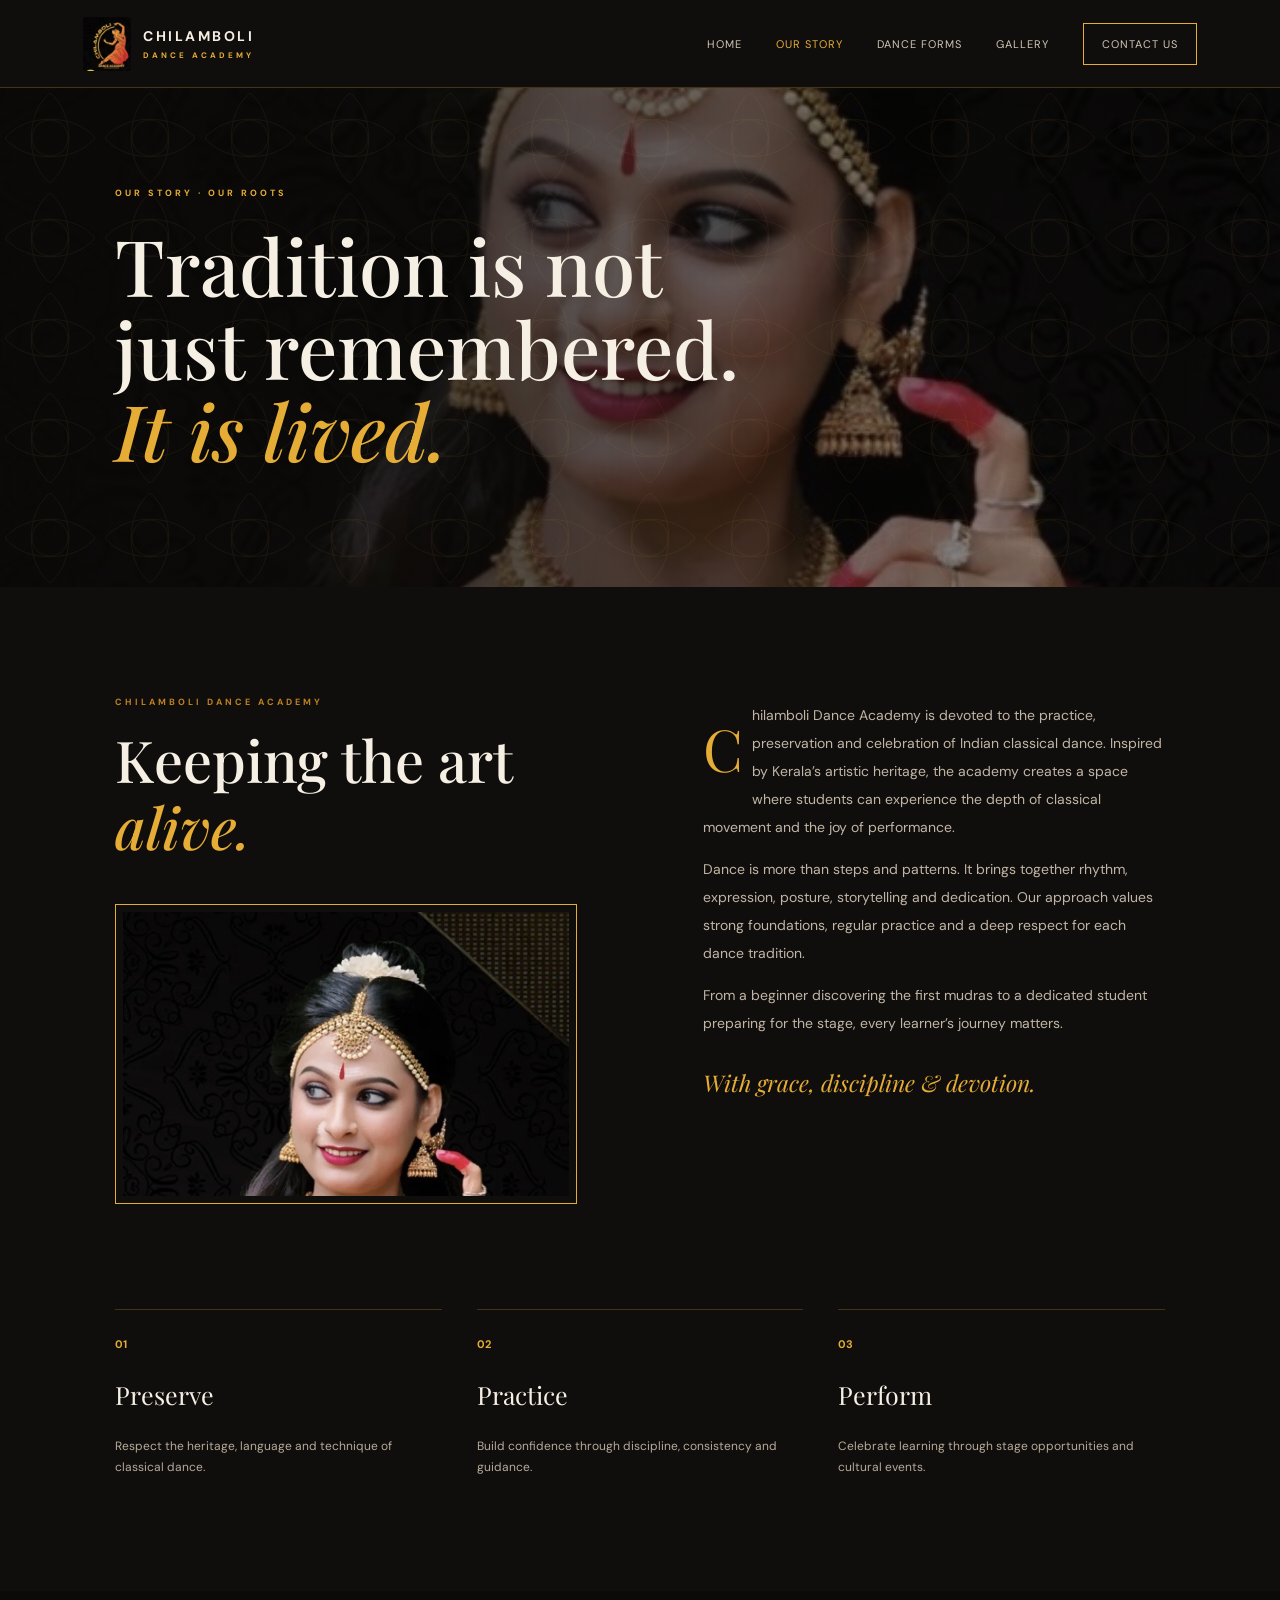
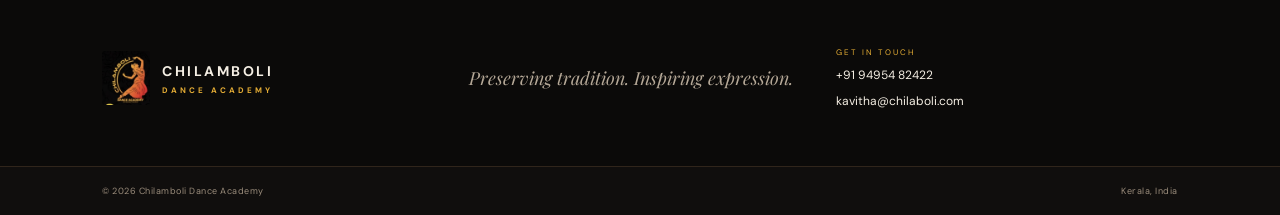
==== about.html @ 7d24edbb "Add Chilamboli dance academy website" ====
<!DOCTYPE html><html lang="en"><head><meta charset="UTF-8"><meta name="viewport" content="width=device-width, initial-scale=1.0"><title>Our Story | Chilamboli</title><link rel="stylesheet" href="style.css"></head><body>
<header class="header"><a class="identity" href="index.html"><img src="assets/chilamboli-logo.jpg" alt="Chilamboli logo"><span>CHILAMBOLI<small>DANCE ACADEMY</small></span></a><button class="menu" aria-label="Open navigation">☰</button><nav><a href="index.html">Home</a><a class="current" href="about.html">Our Story</a><a href="courses.html">Dance Forms</a><a href="gallery.html">Gallery</a><a class="nav-contact" href="contact.html">Contact Us</a></nav></header>
<main><section class="inner-hero about-hero"><p class="kicker">OUR STORY · OUR ROOTS</p><h1>Tradition is not<br>just remembered.<br><em>It is lived.</em></h1></section>
<section class="section split"><div><p class="kicker gold">CHILAMBOLI DANCE ACADEMY</p><h2>Keeping the art<br><em>alive.</em></h2><img class="about-photo" src="assets/chilamboli-dancer.jpg" alt="Chilamboli classical dance artist"></div><div class="body-copy"><p class="dropcap">Chilamboli Dance Academy is devoted to the practice, preservation and celebration of Indian classical dance. Inspired by Kerala’s artistic heritage, the academy creates a space where students can experience the depth of classical movement and the joy of performance.</p><p>Dance is more than steps and patterns. It brings together rhythm, expression, posture, storytelling and dedication. Our approach values strong foundations, regular practice and a deep respect for each dance tradition.</p><p>From a beginner discovering the first mudras to a dedicated student preparing for the stage, every learner’s journey matters.</p><div class="signature">With grace, discipline & devotion.</div></div></section>
<section class="values"><div><b>01</b><h3>Preserve</h3><p>Respect the heritage, language and technique of classical dance.</p></div><div><b>02</b><h3>Practice</h3><p>Build confidence through discipline, consistency and guidance.</p></div><div><b>03</b><h3>Perform</h3><p>Celebrate learning through stage opportunities and cultural events.</p></div></section></main>
<footer><div class="footer-main"><a class="identity" href="index.html"><img src="assets/chilamboli-logo.jpg" alt=""><span>CHILAMBOLI<small>DANCE ACADEMY</small></span></a><p>Preserving tradition. Inspiring expression.</p><div><small>GET IN TOUCH</small><a href="tel:+919495482422">+91 94954 82422</a><a href="mailto:kavitha@chilaboli.com">kavitha@chilaboli.com</a></div></div><div class="footer-bottom"><span>© 2026 Chilamboli Dance Academy</span><span>Kerala, India</span></div></footer><script src="script.js"></script></body></html>
---- style.css ----
@import url('https://fonts.googleapis.com/css2?family=DM+Sans:wght@400;500;600;700&family=Playfair+Display:ital,wght@0,500;0,600;0,700;1,500;1,600&display=swap');
:root{--black:#100e0d;--black2:#1b1714;--gold:#e5ad35;--gold2:#bd8122;--cream:#f5efe4;--muted:#a99c8b;--line:rgba(229,173,53,.24)}*{box-sizing:border-box}html{scroll-behavior:smooth}body{margin:0;background:var(--black);color:var(--cream);font-family:'DM Sans',sans-serif}a{color:inherit;text-decoration:none}.header{height:88px;padding:0 6.5%;display:flex;align-items:center;justify-content:space-between;background:#100e0d;border-bottom:1px solid var(--line);position:relative;z-index:5}.identity{display:flex;align-items:center;gap:12px;font-weight:700;letter-spacing:2.5px;font-size:14px}.identity img{width:48px;height:54px;object-fit:cover;object-position:top;border-radius:3px}.identity small{display:block;font-size:8px;letter-spacing:3px;color:var(--gold);margin-top:5px}.header nav{display:flex;align-items:center;gap:34px;font-size:11px;letter-spacing:1px;text-transform:uppercase}.header nav a{color:#d0c5b5;transition:.2s}.header nav a:hover,.header nav .current{color:var(--gold)}.nav-contact{border:1px solid var(--gold);padding:13px 18px}.menu{display:none;background:none;border:1px solid var(--line);color:var(--gold);font-size:22px;padding:5px 10px}.hero{min-height:690px;position:relative;display:grid;grid-template-columns:1.1fr .9fr;align-items:center;padding:65px 8%;overflow:hidden;background:radial-gradient(ellipse at 15% 20%,#302319 0,transparent 43%),linear-gradient(110deg,#100e0d,#1b1511)}.hero:before,.inner-hero:before{content:"";position:absolute;inset:0;opacity:.13;background-image:url("data:image/svg+xml,%3Csvg width='100' height='100' viewBox='0 0 100 100' xmlns='http://www.w3.org/2000/svg'%3E%3Cg fill='none' stroke='%23d6a13a' stroke-opacity='.55'%3E%3Cpath d='M50 5 C75 25 75 75 50 95 C25 75 25 25 50 5Z M5 50 C25 25 75 25 95 50 C75 75 25 75 5 50Z'/%3E%3Ccircle cx='50' cy='50' r='18'/%3E%3C/g%3E%3C/svg%3E")}.hero-copy{position:relative;z-index:1;max-width:620px}.kicker{font-size:9px;letter-spacing:3px;color:var(--gold);font-weight:700}.hero h1,.inner-hero h1{font:500 clamp(52px,7vw,88px)/1.06 'Playfair Display',serif;margin:25px 0}.hero h1 em,.inner-hero h1 em,h2 em{color:var(--gold);font-weight:500}.lead{font-size:14px;line-height:1.9;color:#c8bdae;max-width:440px;margin-bottom:32px}.btn{display:inline-flex;align-items:center;gap:30px;padding:16px 22px;background:var(--gold);color:#17110a;font-size:10px;font-weight:700;letter-spacing:1.4px;text-transform:uppercase;border:1px solid var(--gold);cursor:pointer}.btn b{font-size:17px}.btn-outline{background:transparent;color:var(--gold)}.hero-meta{display:flex;gap:30px;margin-top:70px;color:#a99c8b;font-size:8px;letter-spacing:2px}.hero-portrait{position:relative;z-index:1;justify-self:end;width:min(100%,490px);height:570px;border:1px solid var(--gold);padding:10px}.hero-portrait:before{content:"";position:absolute;inset:22px -18px -18px 22px;border:1px solid rgba(229,173,53,.35);z-index:-1}.hero-portrait img{width:100%;height:100%;object-fit:cover;object-position:50% 25%;filter:saturate(.92)}.portrait-caption{position:absolute;bottom:10px;left:10px;right:10px;padding:18px;background:linear-gradient(transparent,rgba(0,0,0,.88));display:flex;justify-content:space-between;align-items:end;color:#fff;font-family:serif;font-size:17px}.portrait-caption small{font:8px 'DM Sans';letter-spacing:2px;color:var(--gold)}.hero-ornament{position:absolute;right:3%;top:2%;font:italic 220px 'Playfair Display';color:rgba(229,173,53,.035)}.section{padding:100px 9%}.intro{display:grid;grid-template-columns:1fr 1fr;gap:12%;align-items:center;background:#f2ebdf;color:#211912}.gold{color:var(--gold2)}h2{font:500 clamp(35px,4.5vw,58px)/1.17 'Playfair Display',serif;margin:18px 0}.intro h2 em{color:var(--gold2)}.intro-text{font-size:14px;line-height:2;color:#665a4d}.under-link{display:inline-block;margin-top:16px;color:var(--gold2);font-size:11px;font-weight:700;letter-spacing:1px;text-transform:uppercase}.under-link span{margin-left:15px}.forms{background:#15110e}.section-top{display:flex;justify-content:space-between;align-items:end;gap:35px;margin-bottom:45px}.section-top>p{max-width:350px;color:#b6a99a;font-size:13px;line-height:1.9}.section-top h2{margin-bottom:0}.form-grid{display:grid;grid-template-columns:1.2fr 1fr 1fr;gap:18px}.form-card{height:390px;position:relative;overflow:hidden;background:#292019}.form-card.tall{height:450px}.form-card img{width:100%;height:100%;object-fit:cover;filter:brightness(.58) sepia(.12);transition:transform .5s}.form-card:hover img{transform:scale(1.05)}.form-card:after{content:"";position:absolute;inset:30% 0 0;background:linear-gradient(transparent,rgba(0,0,0,.9))}.form-card div{position:absolute;z-index:1;bottom:25px;left:25px}.form-card small,.course-info small,.western-note small{font-size:8px;letter-spacing:2px;color:var(--gold)}.form-card h3{font:28px 'Playfair Display';margin:9px 0}.form-card span{font-size:10px;color:#ddd0bd}.other-forms{display:flex;align-items:center;gap:20px;flex-wrap:wrap;padding-top:30px;color:#e9dfd0}.other-forms span{font-size:8px;letter-spacing:2px;color:var(--gold)}.other-forms b{font:17px 'Playfair Display';font-weight:500}.other-forms i{font-style:normal;color:var(--gold)}.statement{text-align:center;padding:100px 7%;background:linear-gradient(rgba(13,11,10,.83),rgba(13,11,10,.92)),url('https://images.unsplash.com/photo-1504609813442-a8924e83f76e?auto=format&fit=crop&w=1800&q=85') center/cover}.statement blockquote{font:500 clamp(30px,4.5vw,52px)/1.35 'Playfair Display';margin:25px 0 35px}.cta-strip{padding:55px 9%;background:#b98025;color:#160f08;display:flex;align-items:center;justify-content:space-between}.cta-strip .kicker{color:#35200a}.cta-strip h2{font-size:35px;margin:12px 0 0}.cta-strip .btn{background:#17110d;color:var(--gold);border-color:#17110d}.footer-main{padding:55px 8%;display:grid;grid-template-columns:1fr 1fr 1fr;align-items:center;gap:25px;background:#0b0a09}.footer-main p{font:italic 18px/1.6 'Playfair Display';color:#b5a897}.footer-main>div{display:flex;flex-direction:column;gap:10px;font-size:12px}.footer-main>div small{font-size:8px;letter-spacing:2px;color:var(--gold)}.footer-bottom{border-top:1px solid #30251b;padding:18px 8%;display:flex;justify-content:space-between;color:#9b8d7c;font-size:9px;letter-spacing:.5px}.inner-hero{min-height:420px;padding:90px 9%;position:relative;background-size:cover;background-position:center;overflow:hidden}.inner-hero>*{position:relative}.inner-hero h1{font-size:clamp(50px,6.5vw,78px)}.about-hero{background:linear-gradient(90deg,rgba(10,9,8,.94),rgba(10,9,8,.35)),url('assets/chilamboli-dancer.jpg') center 32%/cover}.courses-hero{background:linear-gradient(90deg,rgba(10,9,8,.94),rgba(10,9,8,.45)),url('https://images.unsplash.com/photo-1504609813442-a8924e83f76e?auto=format&fit=crop&w=1800&q=85') center/cover}.gallery-hero{background:linear-gradient(90deg,rgba(10,9,8,.94),rgba(10,9,8,.35)),url('assets/chilamboli-dancer.jpg') center 35%/cover}.contact-hero{background:linear-gradient(90deg,rgba(10,9,8,.94),rgba(10,9,8,.35)),url('assets/chilamboli-dancer.jpg') center 30%/cover}.split{display:grid;grid-template-columns:1fr 1fr;gap:12%;align-items:start}.about-photo{width:100%;height:300px;object-fit:cover;object-position:top;margin-top:25px;border:1px solid var(--gold);padding:7px}.body-copy{font-size:14px;line-height:2;color:#c1b5a5}.dropcap:first-letter{float:left;font:58px 'Playfair Display';color:var(--gold);padding:8px 9px 0 0}.signature{font:italic 23px 'Playfair Display';color:var(--gold);margin-top:30px}.values{display:grid;grid-template-columns:repeat(3,1fr);gap:35px;padding:0 9% 100px}.values>div{border-top:1px solid var(--line);padding-top:22px}.values b{color:var(--gold);font-size:11px}.values h3{font:25px 'Playfair Display'}.values p{font-size:12px;line-height:1.8;color:#b7aa99}.course-list{display:flex;flex-direction:column;gap:20px}.course{display:grid;grid-template-columns:38% 1fr;min-height:245px;background:#211a15;border:1px solid #38291c}.course-image img{width:100%;height:100%;min-height:245px;object-fit:cover}.course-info{padding:30px 38px;align-self:center}.course-info h3{font:34px 'Playfair Display';margin:10px 0}.course-info p{max-width:650px;color:#c1b5a5;font-size:13px;line-height:1.8}.course-info span{font-size:9px;letter-spacing:1px;color:var(--gold)}.western-note{margin-top:35px;padding:30px;background:#302216;border-left:3px solid var(--gold);display:flex;justify-content:space-between;align-items:center;gap:20px}.western-note h3{font:25px 'Playfair Display';margin:8px 0}.western-note p{font-size:12px;line-height:1.8;color:#c4b7a5;max-width:650px}.gallery-grid{display:grid;grid-template-columns:repeat(3,1fr);gap:18px}.gallery-grid figure{margin:0;position:relative;height:280px;overflow:hidden;background:#241b13}.gallery-grid figure.gallery-feature{grid-row:span 2;height:578px}.gallery-grid img{width:100%;height:100%;object-fit:cover;filter:saturate(.85);transition:transform .4s}.gallery-grid figure:hover img{transform:scale(1.04)}.gallery-grid figcaption{position:absolute;bottom:0;left:0;right:0;padding:30px 18px 17px;background:linear-gradient(transparent,rgba(0,0,0,.85));font:18px 'Playfair Display'}.video-block{text-align:center;padding:80px 7%;background:#1b1510}.video-block h2{margin:18px 0}.video-block p{color:#b8aa98;font-size:13px;margin-bottom:25px}.contact-layout{display:grid;grid-template-columns:1fr 1fr;gap:12%}.contact-lead{font-size:13px;line-height:1.9;color:#b8aa98;max-width:430px;margin:25px 0}.contact-item{margin-top:22px}.contact-item small{display:block;font-size:8px;letter-spacing:2px;color:var(--gold);margin-bottom:7px}.contact-item a,.contact-item p{font-size:13px;color:#eee2d1}.contact-layout form{background:#211a15;border:1px solid #3a2a1d;padding:35px}.contact-layout label{display:block;font-size:10px;letter-spacing:1px;color:#d6c8b7;margin-bottom:18px}.contact-layout input,.contact-layout select,.contact-layout textarea{display:block;width:100%;margin-top:8px;padding:13px;background:#100e0d;border:1px solid #493725;color:#f4eadc;font:12px 'DM Sans'}.contact-layout textarea{resize:vertical}.form-hint{font-size:9px;line-height:1.6;color:#9e907f;margin-top:14px}
@media(max-width:780px){.header{height:75px;padding:0 5%}.identity{font-size:12px}.identity img{width:39px;height:44px}.menu{display:block}.header nav{display:none;position:absolute;top:75px;left:0;right:0;padding:22px 7%;background:#100e0d;flex-direction:column;align-items:flex-start;gap:22px;border-bottom:1px solid var(--line)}.header nav.open{display:flex}.hero{grid-template-columns:1fr;padding:65px 7%;gap:40px}.hero h1{font-size:55px}.hero-portrait{justify-self:center;width:min(100%,420px);height:480px}.hero-meta{margin-top:35px}.section{padding:70px 7%}.intro,.split,.contact-layout{grid-template-columns:1fr;gap:25px}.form-grid{grid-template-columns:1fr}.form-card,.form-card.tall{height:350px}.section-top{display:block}.section-top>p{margin-top:20px}.inner-hero{min-height:340px;padding:75px 7%}.inner-hero h1{font-size:52px}.values{grid-template-columns:1fr;padding:0 7% 70px;gap:12px}.course{grid-template-columns:1fr}.course-image img{height:220px;min-height:0}.course-info{padding:24px}.western-note{display:block}.gallery-grid{grid-template-columns:repeat(2,1fr);gap:10px}.gallery-grid figure{height:200px}.gallery-grid figure.gallery-feature{grid-row:span 1;height:200px}.footer-main{grid-template-columns:1fr;gap:22px;padding:45px 7%}.footer-main p{margin:0}.footer-bottom{padding:17px 7%;display:block;line-height:2}.cta-strip{display:block;padding:42px 7%}.cta-strip h2{font-size:30px}.cta-strip .btn{margin-top:25px}.contact-layout form{padding:24px}}
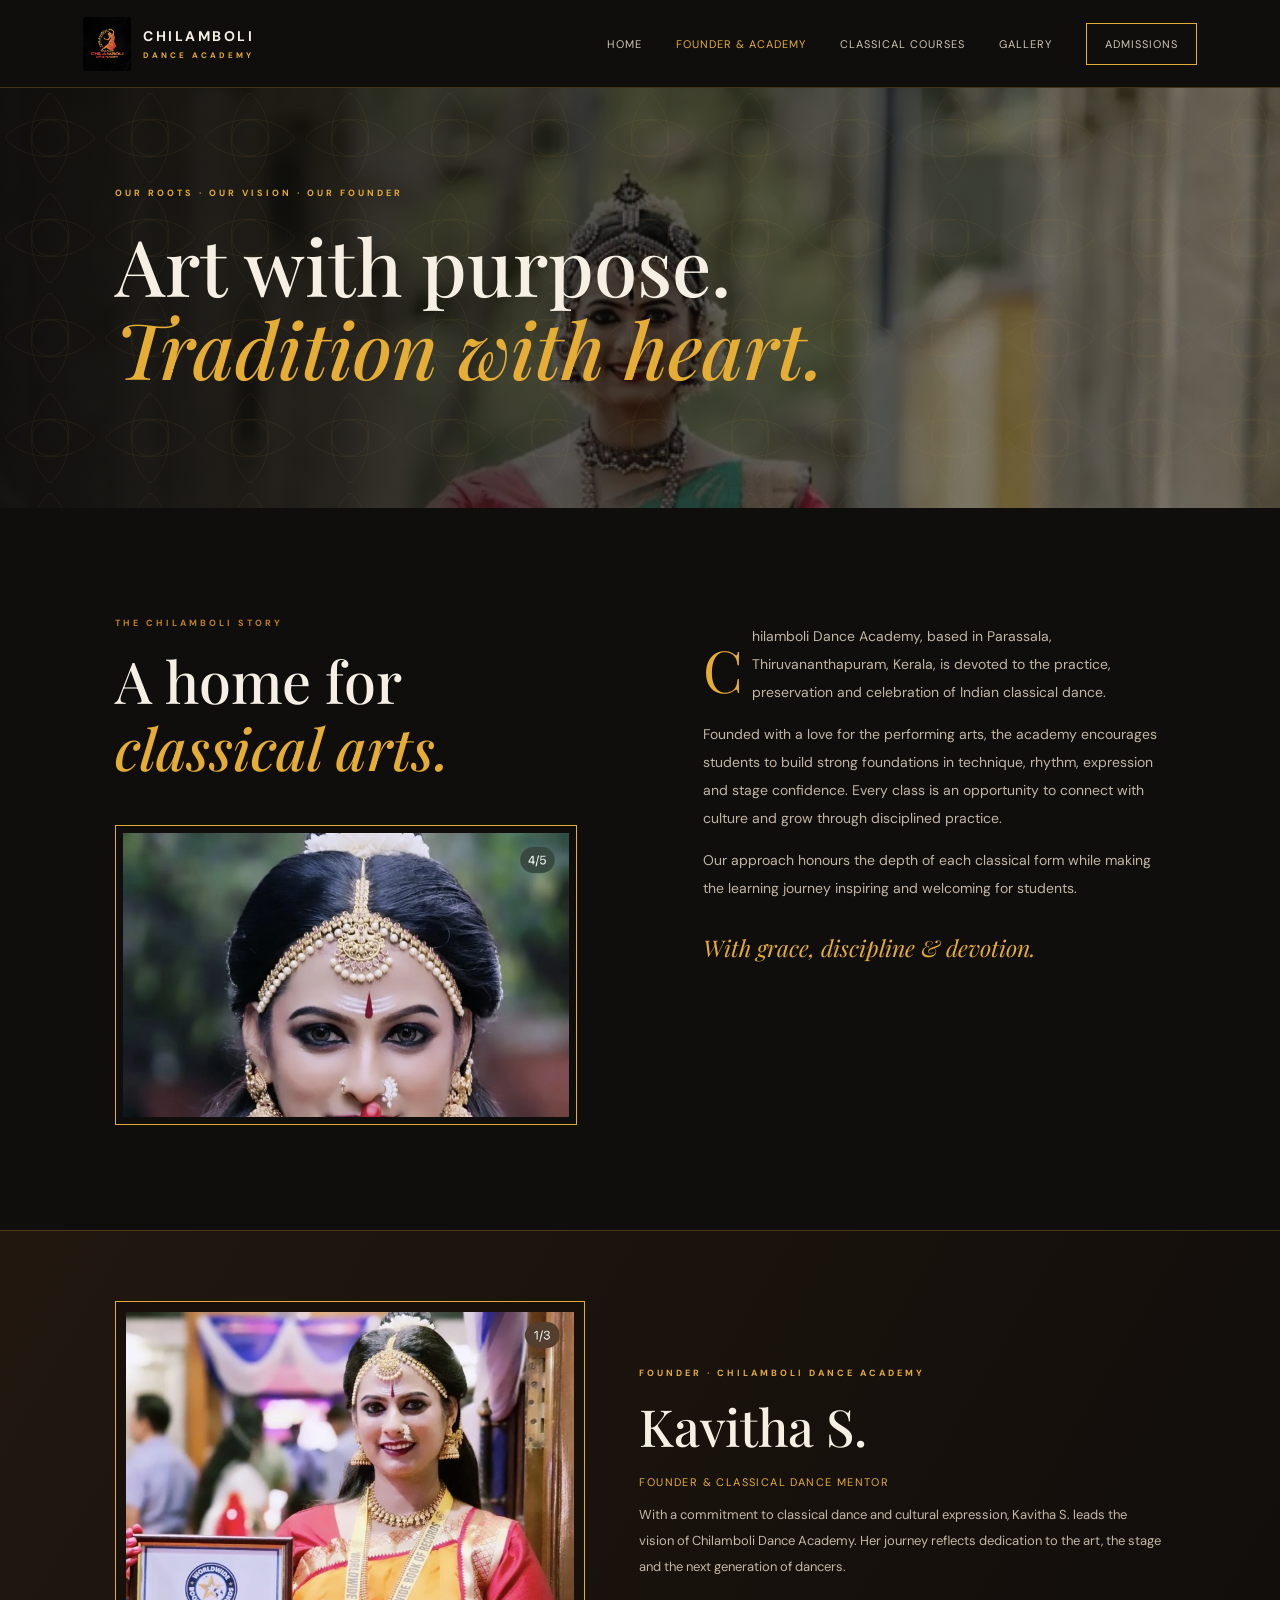
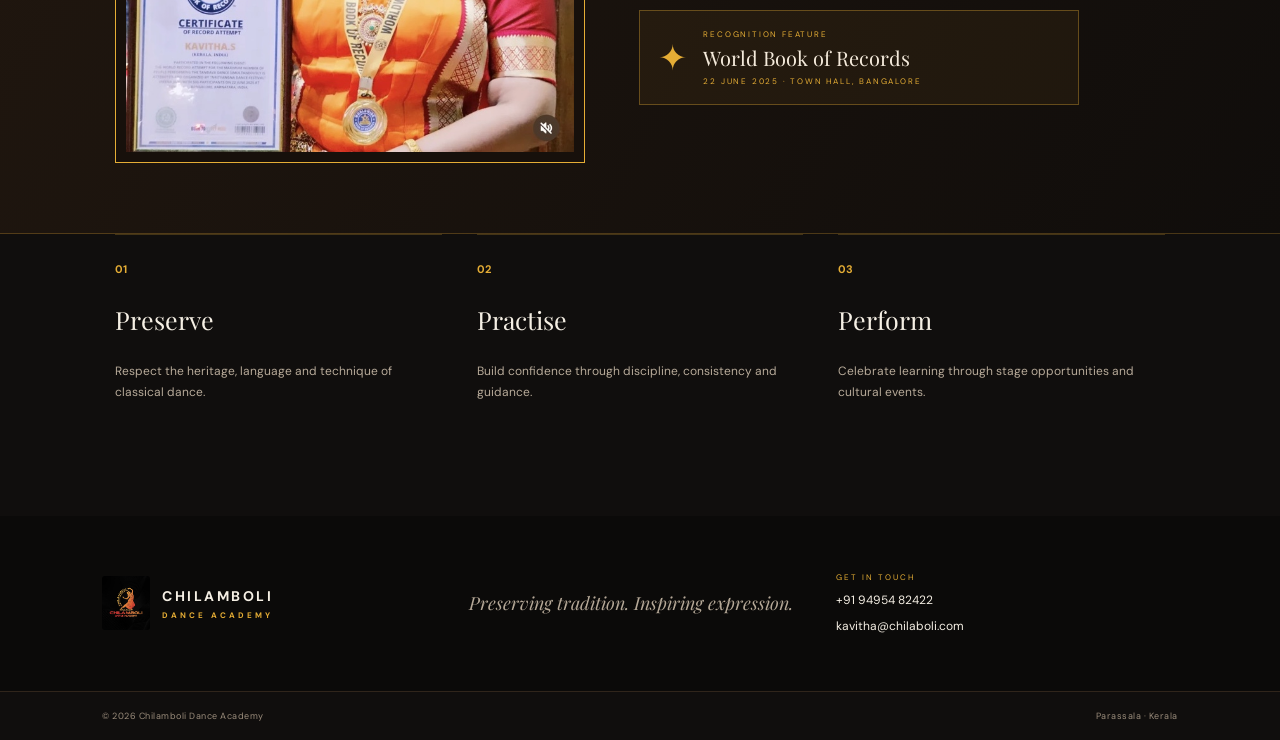
==== commit 255753de: "Update Chilamboli premium classical website" ====
--- a/about.html
+++ b/about.html
@@ -1,6 +1,7 @@
-<!DOCTYPE html><html lang="en"><head><meta charset="UTF-8"><meta name="viewport" content="width=device-width, initial-scale=1.0"><title>Our Story | Chilamboli</title><link rel="stylesheet" href="style.css"></head><body>
-<header class="header"><a class="identity" href="index.html"><img src="assets/chilamboli-logo.jpg" alt="Chilamboli logo"><span>CHILAMBOLI<small>DANCE ACADEMY</small></span></a><button class="menu" aria-label="Open navigation">☰</button><nav><a href="index.html">Home</a><a class="current" href="about.html">Our Story</a><a href="courses.html">Dance Forms</a><a href="gallery.html">Gallery</a><a class="nav-contact" href="contact.html">Contact Us</a></nav></header>
-<main><section class="inner-hero about-hero"><p class="kicker">OUR STORY · OUR ROOTS</p><h1>Tradition is not<br>just remembered.<br><em>It is lived.</em></h1></section>
-<section class="section split"><div><p class="kicker gold">CHILAMBOLI DANCE ACADEMY</p><h2>Keeping the art<br><em>alive.</em></h2><img class="about-photo" src="assets/chilamboli-dancer.jpg" alt="Chilamboli classical dance artist"></div><div class="body-copy"><p class="dropcap">Chilamboli Dance Academy is devoted to the practice, preservation and celebration of Indian classical dance. Inspired by Kerala’s artistic heritage, the academy creates a space where students can experience the depth of classical movement and the joy of performance.</p><p>Dance is more than steps and patterns. It brings together rhythm, expression, posture, storytelling and dedication. Our approach values strong foundations, regular practice and a deep respect for each dance tradition.</p><p>From a beginner discovering the first mudras to a dedicated student preparing for the stage, every learner’s journey matters.</p><div class="signature">With grace, discipline & devotion.</div></div></section>
-<section class="values"><div><b>01</b><h3>Preserve</h3><p>Respect the heritage, language and technique of classical dance.</p></div><div><b>02</b><h3>Practice</h3><p>Build confidence through discipline, consistency and guidance.</p></div><div><b>03</b><h3>Perform</h3><p>Celebrate learning through stage opportunities and cultural events.</p></div></section></main>
-<footer><div class="footer-main"><a class="identity" href="index.html"><img src="assets/chilamboli-logo.jpg" alt=""><span>CHILAMBOLI<small>DANCE ACADEMY</small></span></a><p>Preserving tradition. Inspiring expression.</p><div><small>GET IN TOUCH</small><a href="tel:+919495482422">+91 94954 82422</a><a href="mailto:kavitha@chilaboli.com">kavitha@chilaboli.com</a></div></div><div class="footer-bottom"><span>© 2026 Chilamboli Dance Academy</span><span>Kerala, India</span></div></footer><script src="script.js"></script></body></html>+<!DOCTYPE html><html lang="en"><head><meta charset="UTF-8"><meta name="viewport" content="width=device-width, initial-scale=1.0"><title>Founder & Academy | Chilamboli</title><link rel="stylesheet" href="style.css"></head><body>
+<header class="header"><a class="identity" href="index.html"><img src="assets/chilamboli-logo-art.jpg" alt="Chilamboli logo"><span>CHILAMBOLI<small>DANCE ACADEMY</small></span></a><button class="menu" aria-label="Open navigation">☰</button><nav><a href="index.html">Home</a><a class="current" href="about.html">Founder & Academy</a><a href="courses.html">Classical Courses</a><a href="gallery.html">Gallery</a><a class="nav-contact" href="contact.html">Admissions</a></nav></header>
+<main><section class="inner-hero about-hero"><p class="kicker">OUR ROOTS · OUR VISION · OUR FOUNDER</p><h1>Art with purpose.<br><em>Tradition with heart.</em></h1></section>
+<section class="section split"><div><p class="kicker gold">THE CHILAMBOLI STORY</p><h2>A home for<br><em>classical arts.</em></h2><img class="about-photo" src="assets/chilamboli-04.jpg" alt="Chilamboli academy classical dance performance"></div><div class="body-copy"><p class="dropcap">Chilamboli Dance Academy, based in Parassala, Thiruvananthapuram, Kerala, is devoted to the practice, preservation and celebration of Indian classical dance.</p><p>Founded with a love for the performing arts, the academy encourages students to build strong foundations in technique, rhythm, expression and stage confidence. Every class is an opportunity to connect with culture and grow through disciplined practice.</p><p>Our approach honours the depth of each classical form while making the learning journey inspiring and welcoming for students.</p><div class="signature">With grace, discipline & devotion.</div></div></section>
+<section class="founder-feature"><div class="founder-image"><img src="assets/founder-world-record.jpg" alt="Kavitha S, founder of Chilamboli Dance Academy, with World Book of Records certificate"></div><div class="founder-content"><p class="kicker">FOUNDER · CHILAMBOLI DANCE ACADEMY</p><h2>Kavitha S.</h2><p class="founder-role">Founder & classical dance mentor</p><p>With a commitment to classical dance and cultural expression, Kavitha S. leads the vision of Chilamboli Dance Academy. Her journey reflects dedication to the art, the stage and the next generation of dancers.</p><div class="record-seal"><span>✦</span><div><small>RECOGNITION FEATURE</small><b>World Book of Records</b><small>22 JUNE 2025 · TOWN HALL, BANGALORE</small></div></div></div></section>
+<section class="values"><div><b>01</b><h3>Preserve</h3><p>Respect the heritage, language and technique of classical dance.</p></div><div><b>02</b><h3>Practise</h3><p>Build confidence through discipline, consistency and guidance.</p></div><div><b>03</b><h3>Perform</h3><p>Celebrate learning through stage opportunities and cultural events.</p></div></section></main>
+<footer><div class="footer-main"><a class="identity" href="index.html"><img src="assets/chilamboli-logo-art.jpg" alt=""><span>CHILAMBOLI<small>DANCE ACADEMY</small></span></a><p>Preserving tradition. Inspiring expression.</p><div><small>GET IN TOUCH</small><a href="tel:+919495482422">+91 94954 82422</a><a href="mailto:kavitha@chilaboli.com">kavitha@chilaboli.com</a></div></div><div class="footer-bottom"><span>© 2026 Chilamboli Dance Academy</span><span>Parassala · Kerala</span></div></footer><script src="script.js"></script></body></html>
--- a/style.css
+++ b/style.css
@@ -1,3 +1,26 @@
 @import url('https://fonts.googleapis.com/css2?family=DM+Sans:wght@400;500;600;700&family=Playfair+Display:ital,wght@0,500;0,600;0,700;1,500;1,600&display=swap');
 :root{--black:#100e0d;--black2:#1b1714;--gold:#e5ad35;--gold2:#bd8122;--cream:#f5efe4;--muted:#a99c8b;--line:rgba(229,173,53,.24)}*{box-sizing:border-box}html{scroll-behavior:smooth}body{margin:0;background:var(--black);color:var(--cream);font-family:'DM Sans',sans-serif}a{color:inherit;text-decoration:none}.header{height:88px;padding:0 6.5%;display:flex;align-items:center;justify-content:space-between;background:#100e0d;border-bottom:1px solid var(--line);position:relative;z-index:5}.identity{display:flex;align-items:center;gap:12px;font-weight:700;letter-spacing:2.5px;font-size:14px}.identity img{width:48px;height:54px;object-fit:cover;object-position:top;border-radius:3px}.identity small{display:block;font-size:8px;letter-spacing:3px;color:var(--gold);margin-top:5px}.header nav{display:flex;align-items:center;gap:34px;font-size:11px;letter-spacing:1px;text-transform:uppercase}.header nav a{color:#d0c5b5;transition:.2s}.header nav a:hover,.header nav .current{color:var(--gold)}.nav-contact{border:1px solid var(--gold);padding:13px 18px}.menu{display:none;background:none;border:1px solid var(--line);color:var(--gold);font-size:22px;padding:5px 10px}.hero{min-height:690px;position:relative;display:grid;grid-template-columns:1.1fr .9fr;align-items:center;padding:65px 8%;overflow:hidden;background:radial-gradient(ellipse at 15% 20%,#302319 0,transparent 43%),linear-gradient(110deg,#100e0d,#1b1511)}.hero:before,.inner-hero:before{content:"";position:absolute;inset:0;opacity:.13;background-image:url("data:image/svg+xml,%3Csvg width='100' height='100' viewBox='0 0 100 100' xmlns='http://www.w3.org/2000/svg'%3E%3Cg fill='none' stroke='%23d6a13a' stroke-opacity='.55'%3E%3Cpath d='M50 5 C75 25 75 75 50 95 C25 75 25 25 50 5Z M5 50 C25 25 75 25 95 50 C75 75 25 75 5 50Z'/%3E%3Ccircle cx='50' cy='50' r='18'/%3E%3C/g%3E%3C/svg%3E")}.hero-copy{position:relative;z-index:1;max-width:620px}.kicker{font-size:9px;letter-spacing:3px;color:var(--gold);font-weight:700}.hero h1,.inner-hero h1{font:500 clamp(52px,7vw,88px)/1.06 'Playfair Display',serif;margin:25px 0}.hero h1 em,.inner-hero h1 em,h2 em{color:var(--gold);font-weight:500}.lead{font-size:14px;line-height:1.9;color:#c8bdae;max-width:440px;margin-bottom:32px}.btn{display:inline-flex;align-items:center;gap:30px;padding:16px 22px;background:var(--gold);color:#17110a;font-size:10px;font-weight:700;letter-spacing:1.4px;text-transform:uppercase;border:1px solid var(--gold);cursor:pointer}.btn b{font-size:17px}.btn-outline{background:transparent;color:var(--gold)}.hero-meta{display:flex;gap:30px;margin-top:70px;color:#a99c8b;font-size:8px;letter-spacing:2px}.hero-portrait{position:relative;z-index:1;justify-self:end;width:min(100%,490px);height:570px;border:1px solid var(--gold);padding:10px}.hero-portrait:before{content:"";position:absolute;inset:22px -18px -18px 22px;border:1px solid rgba(229,173,53,.35);z-index:-1}.hero-portrait img{width:100%;height:100%;object-fit:cover;object-position:50% 25%;filter:saturate(.92)}.portrait-caption{position:absolute;bottom:10px;left:10px;right:10px;padding:18px;background:linear-gradient(transparent,rgba(0,0,0,.88));display:flex;justify-content:space-between;align-items:end;color:#fff;font-family:serif;font-size:17px}.portrait-caption small{font:8px 'DM Sans';letter-spacing:2px;color:var(--gold)}.hero-ornament{position:absolute;right:3%;top:2%;font:italic 220px 'Playfair Display';color:rgba(229,173,53,.035)}.section{padding:100px 9%}.intro{display:grid;grid-template-columns:1fr 1fr;gap:12%;align-items:center;background:#f2ebdf;color:#211912}.gold{color:var(--gold2)}h2{font:500 clamp(35px,4.5vw,58px)/1.17 'Playfair Display',serif;margin:18px 0}.intro h2 em{color:var(--gold2)}.intro-text{font-size:14px;line-height:2;color:#665a4d}.under-link{display:inline-block;margin-top:16px;color:var(--gold2);font-size:11px;font-weight:700;letter-spacing:1px;text-transform:uppercase}.under-link span{margin-left:15px}.forms{background:#15110e}.section-top{display:flex;justify-content:space-between;align-items:end;gap:35px;margin-bottom:45px}.section-top>p{max-width:350px;color:#b6a99a;font-size:13px;line-height:1.9}.section-top h2{margin-bottom:0}.form-grid{display:grid;grid-template-columns:1.2fr 1fr 1fr;gap:18px}.form-card{height:390px;position:relative;overflow:hidden;background:#292019}.form-card.tall{height:450px}.form-card img{width:100%;height:100%;object-fit:cover;filter:brightness(.58) sepia(.12);transition:transform .5s}.form-card:hover img{transform:scale(1.05)}.form-card:after{content:"";position:absolute;inset:30% 0 0;background:linear-gradient(transparent,rgba(0,0,0,.9))}.form-card div{position:absolute;z-index:1;bottom:25px;left:25px}.form-card small,.course-info small,.western-note small{font-size:8px;letter-spacing:2px;color:var(--gold)}.form-card h3{font:28px 'Playfair Display';margin:9px 0}.form-card span{font-size:10px;color:#ddd0bd}.other-forms{display:flex;align-items:center;gap:20px;flex-wrap:wrap;padding-top:30px;color:#e9dfd0}.other-forms span{font-size:8px;letter-spacing:2px;color:var(--gold)}.other-forms b{font:17px 'Playfair Display';font-weight:500}.other-forms i{font-style:normal;color:var(--gold)}.statement{text-align:center;padding:100px 7%;background:linear-gradient(rgba(13,11,10,.83),rgba(13,11,10,.92)),url('https://images.unsplash.com/photo-1504609813442-a8924e83f76e?auto=format&fit=crop&w=1800&q=85') center/cover}.statement blockquote{font:500 clamp(30px,4.5vw,52px)/1.35 'Playfair Display';margin:25px 0 35px}.cta-strip{padding:55px 9%;background:#b98025;color:#160f08;display:flex;align-items:center;justify-content:space-between}.cta-strip .kicker{color:#35200a}.cta-strip h2{font-size:35px;margin:12px 0 0}.cta-strip .btn{background:#17110d;color:var(--gold);border-color:#17110d}.footer-main{padding:55px 8%;display:grid;grid-template-columns:1fr 1fr 1fr;align-items:center;gap:25px;background:#0b0a09}.footer-main p{font:italic 18px/1.6 'Playfair Display';color:#b5a897}.footer-main>div{display:flex;flex-direction:column;gap:10px;font-size:12px}.footer-main>div small{font-size:8px;letter-spacing:2px;color:var(--gold)}.footer-bottom{border-top:1px solid #30251b;padding:18px 8%;display:flex;justify-content:space-between;color:#9b8d7c;font-size:9px;letter-spacing:.5px}.inner-hero{min-height:420px;padding:90px 9%;position:relative;background-size:cover;background-position:center;overflow:hidden}.inner-hero>*{position:relative}.inner-hero h1{font-size:clamp(50px,6.5vw,78px)}.about-hero{background:linear-gradient(90deg,rgba(10,9,8,.94),rgba(10,9,8,.35)),url('assets/chilamboli-dancer.jpg') center 32%/cover}.courses-hero{background:linear-gradient(90deg,rgba(10,9,8,.94),rgba(10,9,8,.45)),url('https://images.unsplash.com/photo-1504609813442-a8924e83f76e?auto=format&fit=crop&w=1800&q=85') center/cover}.gallery-hero{background:linear-gradient(90deg,rgba(10,9,8,.94),rgba(10,9,8,.35)),url('assets/chilamboli-dancer.jpg') center 35%/cover}.contact-hero{background:linear-gradient(90deg,rgba(10,9,8,.94),rgba(10,9,8,.35)),url('assets/chilamboli-dancer.jpg') center 30%/cover}.split{display:grid;grid-template-columns:1fr 1fr;gap:12%;align-items:start}.about-photo{width:100%;height:300px;object-fit:cover;object-position:top;margin-top:25px;border:1px solid var(--gold);padding:7px}.body-copy{font-size:14px;line-height:2;color:#c1b5a5}.dropcap:first-letter{float:left;font:58px 'Playfair Display';color:var(--gold);padding:8px 9px 0 0}.signature{font:italic 23px 'Playfair Display';color:var(--gold);margin-top:30px}.values{display:grid;grid-template-columns:repeat(3,1fr);gap:35px;padding:0 9% 100px}.values>div{border-top:1px solid var(--line);padding-top:22px}.values b{color:var(--gold);font-size:11px}.values h3{font:25px 'Playfair Display'}.values p{font-size:12px;line-height:1.8;color:#b7aa99}.course-list{display:flex;flex-direction:column;gap:20px}.course{display:grid;grid-template-columns:38% 1fr;min-height:245px;background:#211a15;border:1px solid #38291c}.course-image img{width:100%;height:100%;min-height:245px;object-fit:cover}.course-info{padding:30px 38px;align-self:center}.course-info h3{font:34px 'Playfair Display';margin:10px 0}.course-info p{max-width:650px;color:#c1b5a5;font-size:13px;line-height:1.8}.course-info span{font-size:9px;letter-spacing:1px;color:var(--gold)}.western-note{margin-top:35px;padding:30px;background:#302216;border-left:3px solid var(--gold);display:flex;justify-content:space-between;align-items:center;gap:20px}.western-note h3{font:25px 'Playfair Display';margin:8px 0}.western-note p{font-size:12px;line-height:1.8;color:#c4b7a5;max-width:650px}.gallery-grid{display:grid;grid-template-columns:repeat(3,1fr);gap:18px}.gallery-grid figure{margin:0;position:relative;height:280px;overflow:hidden;background:#241b13}.gallery-grid figure.gallery-feature{grid-row:span 2;height:578px}.gallery-grid img{width:100%;height:100%;object-fit:cover;filter:saturate(.85);transition:transform .4s}.gallery-grid figure:hover img{transform:scale(1.04)}.gallery-grid figcaption{position:absolute;bottom:0;left:0;right:0;padding:30px 18px 17px;background:linear-gradient(transparent,rgba(0,0,0,.85));font:18px 'Playfair Display'}.video-block{text-align:center;padding:80px 7%;background:#1b1510}.video-block h2{margin:18px 0}.video-block p{color:#b8aa98;font-size:13px;margin-bottom:25px}.contact-layout{display:grid;grid-template-columns:1fr 1fr;gap:12%}.contact-lead{font-size:13px;line-height:1.9;color:#b8aa98;max-width:430px;margin:25px 0}.contact-item{margin-top:22px}.contact-item small{display:block;font-size:8px;letter-spacing:2px;color:var(--gold);margin-bottom:7px}.contact-item a,.contact-item p{font-size:13px;color:#eee2d1}.contact-layout form{background:#211a15;border:1px solid #3a2a1d;padding:35px}.contact-layout label{display:block;font-size:10px;letter-spacing:1px;color:#d6c8b7;margin-bottom:18px}.contact-layout input,.contact-layout select,.contact-layout textarea{display:block;width:100%;margin-top:8px;padding:13px;background:#100e0d;border:1px solid #493725;color:#f4eadc;font:12px 'DM Sans'}.contact-layout textarea{resize:vertical}.form-hint{font-size:9px;line-height:1.6;color:#9e907f;margin-top:14px}
 @media(max-width:780px){.header{height:75px;padding:0 5%}.identity{font-size:12px}.identity img{width:39px;height:44px}.menu{display:block}.header nav{display:none;position:absolute;top:75px;left:0;right:0;padding:22px 7%;background:#100e0d;flex-direction:column;align-items:flex-start;gap:22px;border-bottom:1px solid var(--line)}.header nav.open{display:flex}.hero{grid-template-columns:1fr;padding:65px 7%;gap:40px}.hero h1{font-size:55px}.hero-portrait{justify-self:center;width:min(100%,420px);height:480px}.hero-meta{margin-top:35px}.section{padding:70px 7%}.intro,.split,.contact-layout{grid-template-columns:1fr;gap:25px}.form-grid{grid-template-columns:1fr}.form-card,.form-card.tall{height:350px}.section-top{display:block}.section-top>p{margin-top:20px}.inner-hero{min-height:340px;padding:75px 7%}.inner-hero h1{font-size:52px}.values{grid-template-columns:1fr;padding:0 7% 70px;gap:12px}.course{grid-template-columns:1fr}.course-image img{height:220px;min-height:0}.course-info{padding:24px}.western-note{display:block}.gallery-grid{grid-template-columns:repeat(2,1fr);gap:10px}.gallery-grid figure{height:200px}.gallery-grid figure.gallery-feature{grid-row:span 1;height:200px}.footer-main{grid-template-columns:1fr;gap:22px;padding:45px 7%}.footer-main p{margin:0}.footer-bottom{padding:17px 7%;display:block;line-height:2}.cta-strip{display:block;padding:42px 7%}.cta-strip h2{font-size:30px}.cta-strip .btn{margin-top:25px}.contact-layout form{padding:24px}}
+
+/* CHILAMBOLI premium heritage additions */
+.hero{background:radial-gradient(ellipse at 78% 40%,rgba(161,95,28,.25),transparent 38%),radial-gradient(ellipse at 12% 80%,rgba(105,47,23,.22),transparent 42%),linear-gradient(110deg,#0b0908,#1b120d)}
+.hero-portrait{border:1px solid #d9a441;box-shadow:0 20px 70px rgba(0,0,0,.45)}
+.hero-portrait img{object-position:center 24%}
+.award-band,.founder-feature{display:grid;grid-template-columns:minmax(280px,.9fr) 1.1fr;background:linear-gradient(120deg,#21170f,#100d0b);align-items:center;gap:0;padding:70px 9%;border-top:1px solid rgba(229,173,53,.25);border-bottom:1px solid rgba(229,173,53,.25)}
+.award-photo,.founder-image{padding:10px;border:1px solid var(--gold);background:#17100b;max-width:470px}
+.award-photo img,.founder-image img{display:block;width:100%;height:440px;object-fit:cover;object-position:center}
+.award-copy,.founder-content{padding:25px 0 25px 9%}
+.award-eyebrow{font-size:10px;letter-spacing:3px;color:#f0c66d;font-weight:700;margin:26px 0 0}
+.award-copy h2,.founder-content h2{font-size:clamp(34px,4vw,52px)}
+.award-copy p:not(.kicker):not(.award-eyebrow),.founder-content>p:not(.kicker):not(.founder-role){max-width:540px;color:#c5b7a6;font-size:13px;line-height:2}
+.record-seal{display:flex;align-items:center;gap:16px;margin-top:30px;padding:18px;border:1px solid rgba(229,173,53,.35);max-width:440px;background:rgba(229,173,53,.06)}
+.record-seal>span{font-size:35px;color:var(--gold)}
+.record-seal div{display:flex;flex-direction:column;gap:5px}
+.record-seal small{font-size:8px;letter-spacing:1.8px;color:var(--gold)}
+.record-seal b{font:20px 'Playfair Display';color:#f4eadb}
+.founder-role{color:var(--gold)!important;font-size:11px!important;letter-spacing:1.4px;text-transform:uppercase}
+.hero-subline{position:relative;color:#c6b7a5;font-size:13px;max-width:500px;line-height:1.8}
+.gallery-award{margin-top:15px}
+.course-image img{filter:saturate(.86) contrast(1.02)}
+.gallery-grid img{filter:saturate(.9) contrast(1.02)}
+@media(max-width:780px){.award-band,.founder-feature{grid-template-columns:1fr;padding:55px 7%;gap:25px}.award-photo,.founder-image{max-width:100%}.award-photo img,.founder-image img{height:390px}.award-copy,.founder-content{padding:10px 0}.record-seal{max-width:100%}}
